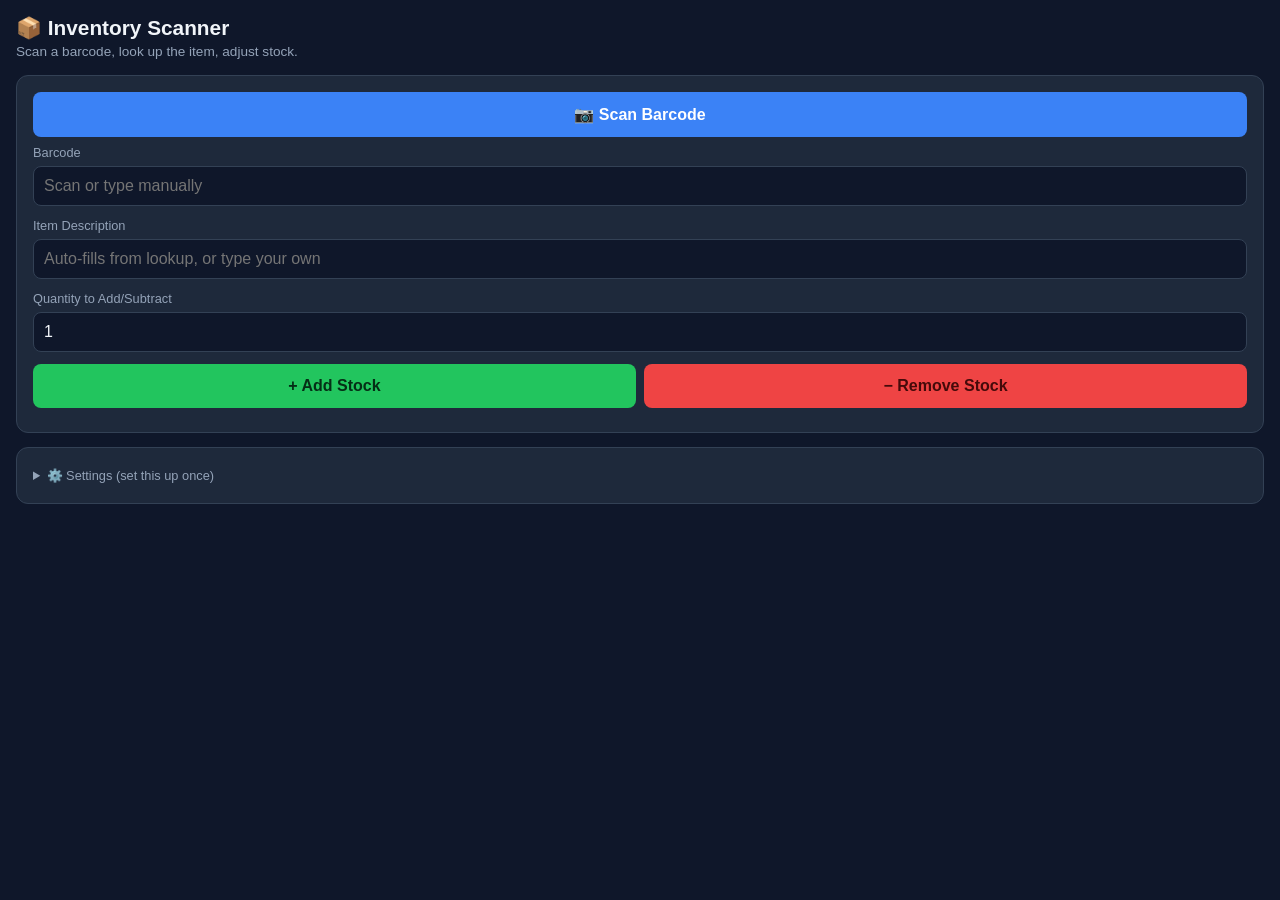
==== inventory_app.html @ e57124e1 "Add files via upload" ====
<!DOCTYPE html>
<html lang="en">
<head>
<meta charset="UTF-8">
<meta name="viewport" content="width=device-width, initial-scale=1.0">
<title>Inventory Scanner</title>
<style>
  :root {
    --bg: #0f172a;
    --card: #1e293b;
    --accent: #22c55e;
    --accent-down: #ef4444;
    --text: #f1f5f9;
    --muted: #94a3b8;
    --border: #334155;
  }
  * { box-sizing: border-box; }
  body {
    margin: 0;
    font-family: -apple-system, BlinkMacSystemFont, 'Segoe UI', Roboto, sans-serif;
    background: var(--bg);
    color: var(--text);
    min-height: 100vh;
    padding: 16px;
  }
  h1 { font-size: 1.3rem; margin: 0 0 4px; }
  .sub { color: var(--muted); font-size: 0.85rem; margin-bottom: 16px; }
  .card {
    background: var(--card);
    border: 1px solid var(--border);
    border-radius: 12px;
    padding: 16px;
    margin-bottom: 14px;
  }
  label { display: block; font-size: 0.8rem; color: var(--muted); margin-bottom: 6px; }
  input, select {
    width: 100%;
    padding: 10px;
    background: #0f172a;
    border: 1px solid var(--border);
    border-radius: 8px;
    color: var(--text);
    font-size: 1rem;
    margin-bottom: 12px;
  }
  button {
    width: 100%;
    padding: 13px;
    border: none;
    border-radius: 8px;
    font-size: 1rem;
    font-weight: 600;
    cursor: pointer;
    margin-bottom: 8px;
  }
  .btn-scan { background: #3b82f6; color: white; }
  .btn-add { background: var(--accent); color: #052e16; }
  .btn-sub { background: var(--accent-down); color: #450a0a; }
  .btn-secondary { background: #334155; color: var(--text); }
  #video-wrap { display: none; position: relative; border-radius: 10px; overflow: hidden; margin-bottom: 12px; }
  video { width: 100%; display: block; }
  #scan-overlay {
    position: absolute; top: 50%; left: 10%; right: 10%; height: 2px;
    background: var(--accent); box-shadow: 0 0 8px var(--accent);
  }
  .row { display: flex; gap: 8px; }
  .row button { flex: 1; }
  .status { font-size: 0.8rem; padding: 8px 10px; border-radius: 6px; margin-bottom: 10px; }
  .status.ok { background: rgba(34,197,94,0.15); color: var(--accent); }
  .status.err { background: rgba(239,68,68,0.15); color: var(--accent-down); }
  .status.info { background: rgba(59,130,246,0.15); color: #93c5fd; }
  details { color: var(--muted); font-size: 0.8rem; }
  summary { cursor: pointer; padding: 4px 0; }
</style>
</head>
<body>

<h1>📦 Inventory Scanner</h1>
<div class="sub">Scan a barcode, look up the item, adjust stock.</div>

<div class="card">
  <div id="video-wrap">
    <video id="video" playsinline autoplay muted></video>
    <div id="scan-overlay"></div>
  </div>
  <button class="btn-scan" id="scanBtn">📷 Scan Barcode</button>
  <div id="cameraStatus"></div>

  <label for="barcode">Barcode</label>
  <input id="barcode" placeholder="Scan or type manually" inputmode="numeric">

  <label for="description">Item Description</label>
  <input id="description" placeholder="Auto-fills from lookup, or type your own">

  <label for="qty">Quantity to Add/Subtract</label>
  <input id="qty" type="number" value="1" min="1">

  <div class="row">
    <button class="btn-add" id="addBtn">+ Add Stock</button>
    <button class="btn-sub" id="subBtn">− Remove Stock</button>
  </div>
  <div id="result"></div>
</div>

<div class="card">
  <details>
    <summary>⚙️ Settings (set this up once)</summary>
    <label style="margin-top:10px;">Google Apps Script Web App URL</label>
    <input id="scriptUrl" placeholder="https://script.google.com/macros/s/.../exec">
    <button class="btn-secondary" id="saveUrlBtn">Save URL</button>
    <p style="margin-top:8px;">This connects the app to your live Google Sheet. See the setup guide for the exact code to deploy — it takes about 10 minutes, one time only.</p>
  </details>
</div>

<script>
const video = document.getElementById('video');
const videoWrap = document.getElementById('video-wrap');
const scanBtn = document.getElementById('scanBtn');
const barcodeInput = document.getElementById('barcode');
const descInput = document.getElementById('description');
const qtyInput = document.getElementById('qty');
const resultDiv = document.getElementById('result');
const cameraStatus = document.getElementById('cameraStatus');
const scriptUrlInput = document.getElementById('scriptUrl');

// Load saved script URL
scriptUrlInput.value = localStorage.getItem('scriptUrl') || '';
document.getElementById('saveUrlBtn').addEventListener('click', () => {
  localStorage.setItem('scriptUrl', scriptUrlInput.value.trim());
  showStatus(cameraStatus, 'Saved.', 'ok');
});

function showStatus(el, msg, type) {
  el.innerHTML = `<div class="status ${type}">${msg}</div>`;
}

let stream = null;
let scanning = false;
let detector = null;

async function startScan() {
  if (!('BarcodeDetector' in window)) {
    showStatus(cameraStatus, 'Your browser doesn\'t support live barcode scanning (try Chrome on Android). You can still type the barcode manually below.', 'err');
    return;
  }
  try {
    detector = new BarcodeDetector({ formats: ['ean_13','ean_8','upc_a','upc_e','code_128'] });
    stream = await navigator.mediaDevices.getUserMedia({ video: { facingMode: 'environment' } });
    video.srcObject = stream;
    videoWrap.style.display = 'block';
    scanning = true;
    requestAnimationFrame(scanLoop);
  } catch (e) {
    showStatus(cameraStatus, 'Camera access failed: ' + e.message, 'err');
  }
}

function stopScan() {
  scanning = false;
  if (stream) stream.getTracks().forEach(t => t.stop());
  videoWrap.style.display = 'none';
}

async function scanLoop() {
  if (!scanning) return;
  try {
    const codes = await detector.detect(video);
    if (codes.length > 0) {
      const code = codes[0].rawValue;
      barcodeInput.value = code;
      stopScan();
      showStatus(cameraStatus, `Scanned: ${code}. Looking up...`, 'info');
      lookupBarcode(code);
      return;
    }
  } catch (e) { /* keep trying */ }
  requestAnimationFrame(scanLoop);
}

scanBtn.addEventListener('click', () => {
  if (scanning) { stopScan(); scanBtn.textContent = '📷 Scan Barcode'; }
  else { startScan(); scanBtn.textContent = '⏹ Stop Scanning'; }
});

async function lookupBarcode(code) {
  // Free public lookup via Open Food Facts (broad coverage, free, no key required).
  // For non-food items this will often miss — that's expected and handled below.
  try {
    const res = await fetch(`https://world.openfoodfacts.org/api/v2/product/${code}.json`);
    const data = await res.json();
    if (data.status === 1 && data.product) {
      const name = data.product.product_name || data.product.generic_name || '';
      if (name) {
        descInput.value = name;
        showStatus(cameraStatus, 'Found a public match. Review before saving.', 'ok');
        return;
      }
    }
    showStatus(cameraStatus, 'No public match found — type the description, it\'ll be saved for next time.', 'info');
  } catch (e) {
    showStatus(cameraStatus, 'Lookup failed (offline or blocked). Type the description manually.', 'err');
  }
}

barcodeInput.addEventListener('change', () => {
  if (barcodeInput.value.trim()) lookupBarcode(barcodeInput.value.trim());
});

async function submitChange(direction) {
  const url = localStorage.getItem('scriptUrl');
  const barcode = barcodeInput.value.trim();
  const description = descInput.value.trim();
  const qty = parseInt(qtyInput.value, 10) || 0;

  if (!barcode) { showStatus(resultDiv, 'Enter or scan a barcode first.', 'err'); return; }
  if (!url) { showStatus(resultDiv, 'Set your Google Sheet URL in Settings first.', 'err'); return; }

  showStatus(resultDiv, 'Saving...', 'info');
  try {
    const res = await fetch(url, {
      method: 'POST',
      headers: { 'Content-Type': 'text/plain' }, // avoids CORS preflight with Apps Script
      body: JSON.stringify({
        barcode, description,
        qtyChange: direction === 'add' ? qty : -qty,
        timestamp: new Date().toISOString()
      })
    });
    const data = await res.json();
    if (data.ok) {
      showStatus(resultDiv, `Saved. New stock level: ${data.newQty}`, 'ok');
    } else {
      showStatus(resultDiv, 'Saved with a warning: ' + (data.error || 'unknown'), 'err');
    }
  } catch (e) {
    showStatus(resultDiv, 'Could not reach the sheet. Check your URL and connection.', 'err');
  }
}

document.getElementById('addBtn').addEventListener('click', () => submitChange('add'));
document.getElementById('subBtn').addEventListener('click', () => submitChange('subtract'));
</script>
</body>
</html>
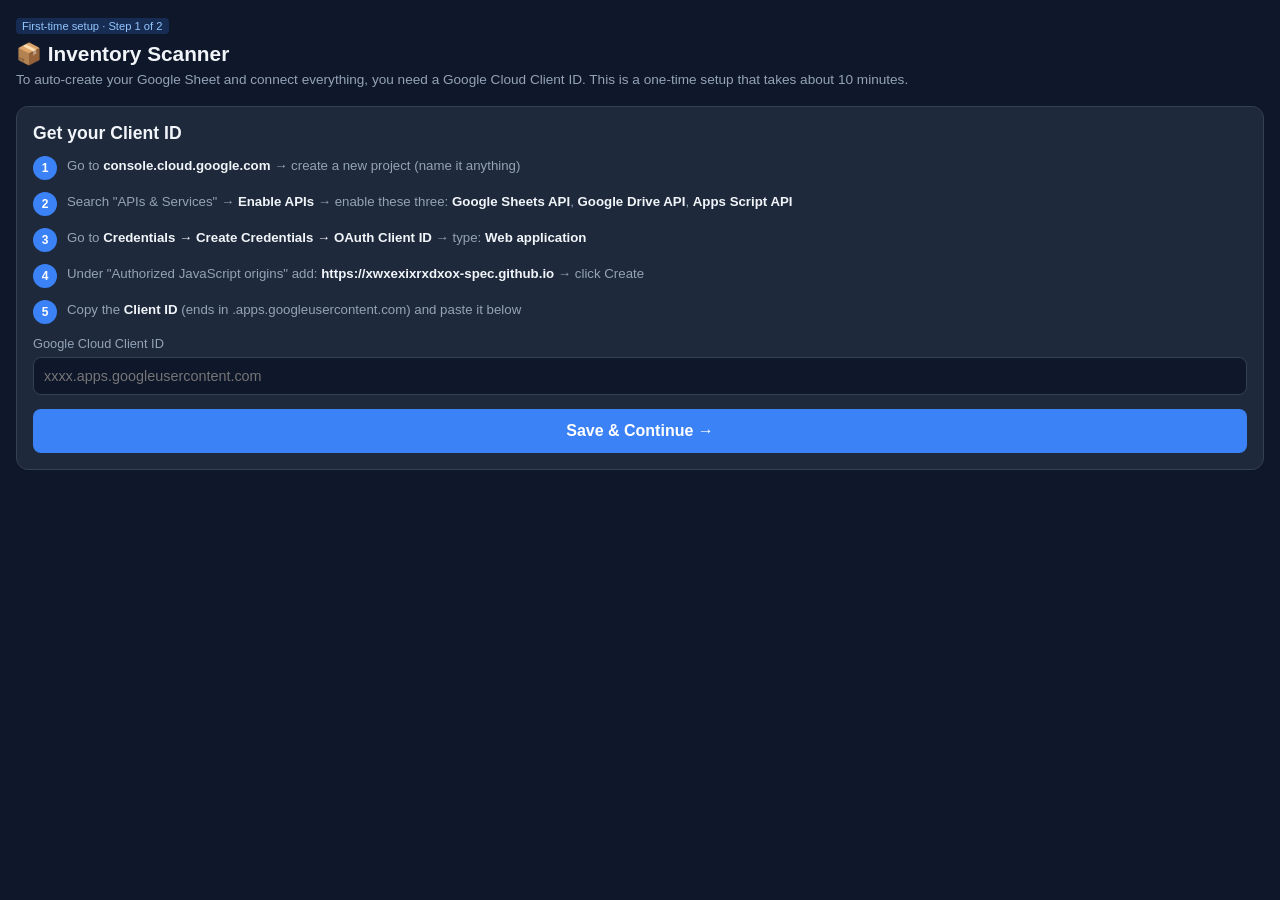
==== commit 7fc8c993: "Add files via upload" ====
--- a/inventory_app.html
+++ b/inventory_app.html
@@ -4,241 +4,688 @@
 <meta charset="UTF-8">
 <meta name="viewport" content="width=device-width, initial-scale=1.0">
 <title>Inventory Scanner</title>
+<link rel="manifest" href="./manifest.json">
+<meta name="theme-color" content="#22c55e">
+<meta name="apple-mobile-web-app-capable" content="yes">
+<meta name="apple-mobile-web-app-status-bar-style" content="black-translucent">
+<meta name="apple-mobile-web-app-title" content="InvScanner">
+<script src="https://accounts.google.com/gsi/client" async defer></script>
 <style>
   :root {
-    --bg: #0f172a;
-    --card: #1e293b;
-    --accent: #22c55e;
-    --accent-down: #ef4444;
-    --text: #f1f5f9;
-    --muted: #94a3b8;
-    --border: #334155;
-  }
-  * { box-sizing: border-box; }
+    --bg: #0f172a; --card: #1e293b; --accent: #22c55e;
+    --red: #ef4444; --text: #f1f5f9; --muted: #94a3b8; --border: #334155;
+  }
+  * { box-sizing: border-box; margin: 0; padding: 0; }
   body {
-    margin: 0;
     font-family: -apple-system, BlinkMacSystemFont, 'Segoe UI', Roboto, sans-serif;
-    background: var(--bg);
-    color: var(--text);
-    min-height: 100vh;
-    padding: 16px;
-  }
-  h1 { font-size: 1.3rem; margin: 0 0 4px; }
-  .sub { color: var(--muted); font-size: 0.85rem; margin-bottom: 16px; }
-  .card {
-    background: var(--card);
-    border: 1px solid var(--border);
-    border-radius: 12px;
-    padding: 16px;
-    margin-bottom: 14px;
-  }
-  label { display: block; font-size: 0.8rem; color: var(--muted); margin-bottom: 6px; }
-  input, select {
-    width: 100%;
-    padding: 10px;
-    background: #0f172a;
-    border: 1px solid var(--border);
-    border-radius: 8px;
-    color: var(--text);
-    font-size: 1rem;
-    margin-bottom: 12px;
-  }
-  button {
-    width: 100%;
-    padding: 13px;
-    border: none;
-    border-radius: 8px;
-    font-size: 1rem;
-    font-weight: 600;
-    cursor: pointer;
-    margin-bottom: 8px;
-  }
-  .btn-scan { background: #3b82f6; color: white; }
-  .btn-add { background: var(--accent); color: #052e16; }
-  .btn-sub { background: var(--accent-down); color: #450a0a; }
+    background: var(--bg); color: var(--text); min-height: 100vh; padding: 16px;
+  }
+  h1 { font-size: 1.3rem; margin-bottom: 4px; }
+  h2 { font-size: 1.1rem; margin-bottom: 12px; }
+  p, .sub { color: var(--muted); font-size: 0.85rem; margin-bottom: 12px; line-height: 1.5; }
+  .card { background: var(--card); border: 1px solid var(--border); border-radius: 12px; padding: 16px; margin-bottom: 14px; }
+  label { display: block; font-size: 0.8rem; color: var(--muted); margin-bottom: 6px; margin-top: 10px; }
+  input { width: 100%; padding: 10px; background: #0f172a; border: 1px solid var(--border); border-radius: 8px; color: var(--text); font-size: 0.9rem; margin-bottom: 4px; }
+  button { width: 100%; padding: 13px; border: none; border-radius: 8px; font-size: 1rem; font-weight: 600; cursor: pointer; margin-top: 10px; }
+  .btn-primary { background: #3b82f6; color: white; }
+  .btn-green { background: var(--accent); color: #052e16; }
+  .btn-red { background: var(--red); color: #450a0a; }
   .btn-secondary { background: #334155; color: var(--text); }
+  .btn-outline { background: transparent; border: 1px solid var(--border); color: var(--text); }
+  .row { display: flex; gap: 8px; }
+  .row button { flex: 1; }
+  .status { font-size: 0.82rem; padding: 8px 10px; border-radius: 6px; margin-top: 8px; line-height: 1.4; }
+  .ok { background: rgba(34,197,94,0.15); color: var(--accent); }
+  .err { background: rgba(239,68,68,0.15); color: var(--red); }
+  .info { background: rgba(59,130,246,0.15); color: #93c5fd; }
+  .warn { background: rgba(234,179,8,0.15); color: #fde047; }
   #video-wrap { display: none; position: relative; border-radius: 10px; overflow: hidden; margin-bottom: 12px; }
   video { width: 100%; display: block; }
-  #scan-overlay {
-    position: absolute; top: 50%; left: 10%; right: 10%; height: 2px;
-    background: var(--accent); box-shadow: 0 0 8px var(--accent);
-  }
-  .row { display: flex; gap: 8px; }
-  .row button { flex: 1; }
-  .status { font-size: 0.8rem; padding: 8px 10px; border-radius: 6px; margin-bottom: 10px; }
-  .status.ok { background: rgba(34,197,94,0.15); color: var(--accent); }
-  .status.err { background: rgba(239,68,68,0.15); color: var(--accent-down); }
-  .status.info { background: rgba(59,130,246,0.15); color: #93c5fd; }
-  details { color: var(--muted); font-size: 0.8rem; }
-  summary { cursor: pointer; padding: 4px 0; }
+  #scan-line { position: absolute; top: 50%; left: 10%; right: 10%; height: 2px; background: var(--accent); box-shadow: 0 0 8px var(--accent); }
+  .step { display: flex; align-items: flex-start; gap: 10px; margin-bottom: 12px; }
+  .step-num { min-width: 24px; height: 24px; border-radius: 50%; background: #3b82f6; color: white; font-size: 0.75rem; font-weight: 700; display: flex; align-items: center; justify-content: center; }
+  .step-text { font-size: 0.83rem; color: var(--muted); line-height: 1.5; }
+  .step-text b { color: var(--text); }
+  .sheet-link { display: block; background: rgba(34,197,94,0.1); border: 1px solid rgba(34,197,94,0.3); border-radius: 8px; padding: 10px; text-align: center; color: var(--accent); font-size: 0.85rem; text-decoration: none; margin-top: 8px; }
+  .progress-bar { height: 4px; background: var(--border); border-radius: 2px; margin: 10px 0; overflow: hidden; }
+  .progress-fill { height: 100%; background: var(--accent); border-radius: 2px; transition: width 0.4s ease; }
+  .hidden { display: none !important; }
+  .tag { font-size: 0.7rem; background: rgba(59,130,246,0.2); color: #93c5fd; padding: 2px 6px; border-radius: 4px; display: inline-block; margin-bottom: 8px; }
 </style>
 </head>
 <body>
 
-<h1>📦 Inventory Scanner</h1>
-<div class="sub">Scan a barcode, look up the item, adjust stock.</div>
-
-<div class="card">
-  <div id="video-wrap">
-    <video id="video" playsinline autoplay muted></video>
-    <div id="scan-overlay"></div>
-  </div>
-  <button class="btn-scan" id="scanBtn">📷 Scan Barcode</button>
-  <div id="cameraStatus"></div>
-
-  <label for="barcode">Barcode</label>
-  <input id="barcode" placeholder="Scan or type manually" inputmode="numeric">
-
-  <label for="description">Item Description</label>
-  <input id="description" placeholder="Auto-fills from lookup, or type your own">
-
-  <label for="qty">Quantity to Add/Subtract</label>
-  <input id="qty" type="number" value="1" min="1">
-
-  <div class="row">
-    <button class="btn-add" id="addBtn">+ Add Stock</button>
-    <button class="btn-sub" id="subBtn">− Remove Stock</button>
-  </div>
-  <div id="result"></div>
+<!-- SCREEN: Client ID Setup -->
+<div id="screen-clientid">
+  <div style="margin-bottom:16px;">
+    <span class="tag">First-time setup · Step 1 of 2</span>
+    <h1>📦 Inventory Scanner</h1>
+    <p>To auto-create your Google Sheet and connect everything, you need a Google Cloud Client ID. This is a one-time setup that takes about 10 minutes.</p>
+  </div>
+  <div class="card">
+    <h2>Get your Client ID</h2>
+    <div class="step">
+      <div class="step-num">1</div>
+      <div class="step-text">Go to <b>console.cloud.google.com</b> → create a new project (name it anything)</div>
+    </div>
+    <div class="step">
+      <div class="step-num">2</div>
+      <div class="step-text">Search "APIs & Services" → <b>Enable APIs</b> → enable these three: <b>Google Sheets API</b>, <b>Google Drive API</b>, <b>Apps Script API</b></div>
+    </div>
+    <div class="step">
+      <div class="step-num">3</div>
+      <div class="step-text">Go to <b>Credentials → Create Credentials → OAuth Client ID</b> → type: <b>Web application</b></div>
+    </div>
+    <div class="step">
+      <div class="step-num">4</div>
+      <div class="step-text">Under "Authorized JavaScript origins" add: <b>https://xwxexixrxdxox-spec.github.io</b> → click Create</div>
+    </div>
+    <div class="step">
+      <div class="step-num">5</div>
+      <div class="step-text">Copy the <b>Client ID</b> (ends in .apps.googleusercontent.com) and paste it below</div>
+    </div>
+    <label for="clientIdInput">Google Cloud Client ID</label>
+    <input id="clientIdInput" placeholder="xxxx.apps.googleusercontent.com" autocomplete="off">
+    <button class="btn-primary" id="saveClientIdBtn">Save & Continue →</button>
+    <div id="clientIdStatus"></div>
+  </div>
 </div>
 
-<div class="card">
-  <details>
-    <summary>⚙️ Settings (set this up once)</summary>
-    <label style="margin-top:10px;">Google Apps Script Web App URL</label>
-    <input id="scriptUrl" placeholder="https://script.google.com/macros/s/.../exec">
-    <button class="btn-secondary" id="saveUrlBtn">Save URL</button>
-    <p style="margin-top:8px;">This connects the app to your live Google Sheet. See the setup guide for the exact code to deploy — it takes about 10 minutes, one time only.</p>
-  </details>
+<!-- SCREEN: Connect Google Account -->
+<div id="screen-connect" class="hidden">
+  <div style="margin-bottom:16px;">
+    <span class="tag">First-time setup · Step 2 of 2</span>
+    <h1>📦 Inventory Scanner</h1>
+    <p>Sign in with Google to auto-create your inventory sheet and connect everything. Takes about 30 seconds.</p>
+  </div>
+  <div class="card">
+    <h2>What happens next</h2>
+    <div class="step"><div class="step-num">✓</div><div class="step-text">A new <b>Google Sheet</b> is created in your Drive with the right headers</div></div>
+    <div class="step"><div class="step-num">✓</div><div class="step-text">An <b>Apps Script</b> is automatically written and deployed to that sheet</div></div>
+    <div class="step"><div class="step-num">✓</div><div class="step-text">The app connects to your sheet — <b>no manual URL copying needed</b></div></div>
+    <button class="btn-green" id="connectGoogleBtn">🔗 Connect Google Account</button>
+    <div id="connectStatus"></div>
+  </div>
+  <button class="btn-outline" id="backToClientIdBtn" style="margin-top:0;">← Back</button>
 </div>
 
+<!-- SCREEN: Setting Up -->
+<div id="screen-setup" class="hidden">
+  <div style="margin-bottom:16px;">
+    <h1>📦 Setting up...</h1>
+    <p>Creating your inventory system. This takes about 30 seconds.</p>
+  </div>
+  <div class="card">
+    <div id="setupStep" style="color:var(--muted);font-size:0.85rem;margin-bottom:8px;">Starting...</div>
+    <div class="progress-bar"><div class="progress-fill" id="progressFill" style="width:0%"></div></div>
+    <div id="setupLog" style="font-size:0.75rem;color:var(--muted);margin-top:8px;line-height:1.8;"></div>
+    <div id="setupStatus"></div>
+  </div>
+</div>
+
+<!-- SCREEN: Main Scanner -->
+<div id="screen-main" class="hidden">
+  <div style="display:flex;align-items:center;justify-content:space-between;margin-bottom:12px;">
+    <h1>📦 Inventory</h1>
+    <a id="sheetLink" href="#" target="_blank" class="sheet-link" style="width:auto;padding:6px 12px;margin:0;">📊 View Sheet</a>
+  </div>
+
+  <div class="card">
+    <div id="video-wrap">
+      <video id="video" playsinline autoplay muted></video>
+      <div id="scan-line"></div>
+    </div>
+    <button class="btn-primary" id="scanBtn">📷 Scan Barcode</button>
+    <div id="cameraStatus"></div>
+
+    <label>Barcode</label>
+    <input id="barcode" placeholder="Scan or type manually" inputmode="numeric">
+    <label>Item Description</label>
+    <input id="description" placeholder="Auto-fills from lookup, or type your own">
+
+    <div class="row" style="margin-top:0;">
+      <div style="flex:1;">
+        <label>Quantity</label>
+        <input id="qty" type="number" value="1" min="1">
+      </div>
+      <div style="flex:1;">
+        <label>Unit of Measure</label>
+        <select id="unit" style="width:100%;padding:10px;background:#0f172a;border:1px solid var(--border);border-radius:8px;color:var(--text);font-size:0.9rem;margin-bottom:4px;">
+          <option value="ea">each (ea)</option>
+          <option value="box">box</option>
+          <option value="case">case</option>
+          <option value="pack">pack</option>
+          <option value="bag">bag</option>
+          <option value="bottle">bottle</option>
+          <option value="can">can</option>
+          <option value="roll">roll</option>
+          <option value="dozen">dozen</option>
+          <option value="pair">pair</option>
+          <option value="kg">kg</option>
+          <option value="lb">lb</option>
+          <option value="oz">oz</option>
+          <option value="g">g</option>
+          <option value="L">L</option>
+          <option value="ml">ml</option>
+          <option value="fl oz">fl oz</option>
+          <option value="custom">custom...</option>
+        </select>
+        <input id="unitCustom" placeholder="Enter unit" style="display:none;">
+      </div>
+    </div>
+
+    <label>Price per Unit <span id="priceTag" style="font-size:0.7rem;color:#93c5fd;margin-left:4px;"></span></label>
+    <div style="position:relative;">
+      <span style="position:absolute;left:10px;top:50%;transform:translateY(-50%);color:var(--muted);">$</span>
+      <input id="price" type="number" step="0.01" min="0" placeholder="0.00" style="padding-left:24px;">
+    </div>
+
+    <div class="row" style="margin-top:10px;">
+      <button class="btn-green" id="addBtn">+ Add Stock</button>
+      <button class="btn-red" id="subBtn">− Remove</button>
+    </div>
+    <div id="result"></div>
+  </div>
+
+  <div class="card">
+    <details>
+      <summary style="cursor:pointer;font-size:0.85rem;color:var(--muted);">⚙️ Settings</summary>
+      <a id="sheetLinkFull" href="#" target="_blank" class="sheet-link" style="margin-top:12px;">📊 Open My Google Sheet</a>
+      <button class="btn-outline" id="resetBtn" style="margin-top:8px;font-size:0.85rem;padding:10px;">🔄 Reset & Reconnect</button>
+    </details>
+  </div>
+</div>
+
 <script>
-const video = document.getElementById('video');
-const videoWrap = document.getElementById('video-wrap');
-const scanBtn = document.getElementById('scanBtn');
-const barcodeInput = document.getElementById('barcode');
-const descInput = document.getElementById('description');
-const qtyInput = document.getElementById('qty');
-const resultDiv = document.getElementById('result');
-const cameraStatus = document.getElementById('cameraStatus');
-const scriptUrlInput = document.getElementById('scriptUrl');
-
-// Load saved script URL
-scriptUrlInput.value = localStorage.getItem('scriptUrl') || '';
-document.getElementById('saveUrlBtn').addEventListener('click', () => {
-  localStorage.setItem('scriptUrl', scriptUrlInput.value.trim());
-  showStatus(cameraStatus, 'Saved.', 'ok');
+// ─── State ───────────────────────────────────────────────────────────────────
+const S = {
+  clientId: localStorage.getItem('gClientId') || '',
+  scriptUrl: localStorage.getItem('scriptUrl') || '',
+  sheetUrl: localStorage.getItem('sheetUrl') || '',
+  accessToken: null,
+};
+
+// ─── Screen router ───────────────────────────────────────────────────────────
+function show(id) {
+  ['screen-clientid','screen-connect','screen-setup','screen-main']
+    .forEach(s => document.getElementById(s).classList.add('hidden'));
+  document.getElementById(id).classList.remove('hidden');
+}
+
+function init() {
+  if (S.scriptUrl && S.sheetUrl) { show('screen-main'); initMain(); return; }
+  if (S.clientId) { show('screen-connect'); return; }
+  show('screen-clientid');
+}
+
+// ─── Step 1: Client ID ───────────────────────────────────────────────────────
+document.getElementById('clientIdInput').value = S.clientId;
+document.getElementById('saveClientIdBtn').addEventListener('click', () => {
+  const val = document.getElementById('clientIdInput').value.trim();
+  if (!val.includes('.apps.googleusercontent.com')) {
+    setStatus('clientIdStatus', 'That doesn\'t look like a valid Client ID — it should end in .apps.googleusercontent.com', 'err');
+    return;
+  }
+  S.clientId = val;
+  localStorage.setItem('gClientId', val);
+  show('screen-connect');
 });
 
-function showStatus(el, msg, type) {
-  el.innerHTML = `<div class="status ${type}">${msg}</div>`;
-}
-
-let stream = null;
-let scanning = false;
-let detector = null;
+document.getElementById('backToClientIdBtn').addEventListener('click', () => show('screen-clientid'));
+
+// ─── Step 2: Connect Google ───────────────────────────────────────────────────
+document.getElementById('connectGoogleBtn').addEventListener('click', () => {
+  setStatus('connectStatus', 'Opening Google sign-in...', 'info');
+  requestToken(runFullSetup);
+});
+
+function requestToken(callback) {
+  const client = google.accounts.oauth2.initTokenClient({
+    client_id: S.clientId,
+    scope: [
+      'https://www.googleapis.com/auth/spreadsheets',
+      'https://www.googleapis.com/auth/drive',
+      'https://www.googleapis.com/auth/script.projects',
+      'https://www.googleapis.com/auth/script.deployments',
+      'https://www.googleapis.com/auth/script.external_request'
+    ].join(' '),
+    callback: (resp) => {
+      if (resp.error) { setStatus('connectStatus', 'Sign-in failed: ' + resp.error, 'err'); return; }
+      S.accessToken = resp.access_token;
+      callback();
+    }
+  });
+  client.requestAccessToken({ prompt: 'consent' });
+}
+
+// ─── Full Setup Flow ──────────────────────────────────────────────────────────
+async function runFullSetup() {
+  show('screen-setup');
+  try {
+    // 1. Create Google Sheet
+    log('Creating your Google Sheet...', 10);
+    const sheetId = await createSheet();
+    logLine('✓ Sheet created');
+
+    // 2. Create Apps Script project
+    log('Creating Apps Script project...', 30);
+    const scriptId = await createScriptProject(sheetId);
+    logLine('✓ Script project created');
+
+    // 3. Upload script code
+    log('Writing inventory logic to script...', 50);
+    await uploadScriptCode(scriptId, sheetId);
+    logLine('✓ Script code uploaded');
+
+    // 4. Create version
+    log('Publishing script version...', 65);
+    const versionNumber = await createVersion(scriptId);
+    logLine('✓ Version created');
+
+    // 5. Deploy as Web App
+    log('Deploying as Web App...', 80);
+    const webAppUrl = await deployScript(scriptId, versionNumber);
+    logLine('✓ Web App deployed');
+
+    // 6. Save everything
+    const sheetUrl = 'https://docs.google.com/spreadsheets/d/' + sheetId;
+    localStorage.setItem('scriptUrl', webAppUrl);
+    localStorage.setItem('sheetUrl', sheetUrl);
+    S.scriptUrl = webAppUrl;
+    S.sheetUrl = sheetUrl;
+
+    log('All done!', 100);
+    logLine('✓ Everything connected');
+    setStatus('setupStatus', '🎉 Your inventory system is ready!', 'ok');
+
+    setTimeout(() => { show('screen-main'); initMain(); }, 1500);
+
+  } catch (e) {
+    console.error(e);
+    const msg = e.message || '';
+
+    // ── Known error: Apps Script API not enabled in user's Google account ──
+    if (msg.includes('Apps Script API') || msg.includes('script.googleapis') || msg.includes('accessNotConfigured') || msg.includes('SERVICE_DISABLED')) {
+      document.getElementById('setupStep').textContent = 'Action needed — one quick step.';
+      document.getElementById('progressFill').style.background = '#f59e0b';
+      document.getElementById('setupStatus').innerHTML = `
+        <div class="status warn">
+          <b>⚠️ One more step needed</b><br><br>
+          You need to enable the Apps Script API in your Google account settings.
+          It takes 5 seconds — tap the button below, flip the toggle, then come back and tap Retry.
+        </div>
+        <a href="https://script.google.com/home/usersettings" target="_blank"
+           style="display:block;background:#f59e0b;color:#000;font-weight:700;text-align:center;padding:12px;border-radius:8px;margin-top:10px;text-decoration:none;">
+          🔧 Open Apps Script Settings
+        </a>
+        <button class="btn-primary" id="retryBtn" style="margin-top:8px;">↩ Retry Setup</button>`;
+      document.getElementById('retryBtn').addEventListener('click', () => {
+        document.getElementById('setupLog').innerHTML = '';
+        document.getElementById('progressFill').style.background = 'var(--accent)';
+        setStatus('setupStatus', '', 'info');
+        runFullSetup();
+      });
+      return;
+    }
+
+    // ── Known error: OAuth token expired mid-setup ──
+    if (msg.includes('401') || msg.includes('invalid_token') || msg.includes('Unauthorized')) {
+      document.getElementById('setupStep').textContent = 'Session expired.';
+      document.getElementById('setupStatus').innerHTML = `
+        <div class="status err">Your Google session expired mid-setup. Tap below to sign in again — setup will restart.</div>
+        <button class="btn-primary" id="retryAuthBtn" style="margin-top:8px;">🔄 Sign In & Retry</button>`;
+      document.getElementById('retryAuthBtn').addEventListener('click', () => {
+        document.getElementById('setupLog').innerHTML = '';
+        setStatus('setupStatus', '', 'info');
+        requestToken(runFullSetup);
+      });
+      return;
+    }
+
+    // ── Unknown error: show message with retry ──
+    document.getElementById('setupStep').textContent = 'Something went wrong.';
+    document.getElementById('setupStatus').innerHTML = `
+      <div class="status err">❌ ${msg || 'Unknown error during setup.'}</div>
+      <button class="btn-secondary" id="retryGenBtn" style="margin-top:8px;">↩ Go Back & Retry</button>`;
+    document.getElementById('retryGenBtn').addEventListener('click', () => show('screen-connect'));
+  }
+}
+
+async function createSheet() {
+  const boldHeader = (label) => ({
+    userEnteredValue: { stringValue: label },
+    userEnteredFormat: { textFormat: { bold: true }, backgroundColor: { red: 0.118, green: 0.165, blue: 0.278 } }
+  });
+  const res = await gapi('https://sheets.googleapis.com/v4/spreadsheets', 'POST', {
+    properties: { title: 'Inventory Scanner — My Stock' },
+    sheets: [{ properties: { title: 'Inventory' },
+      data: [{ startRow: 0, startColumn: 0, rowData: [{
+        values: [
+          boldHeader('Barcode'),
+          boldHeader('Description'),
+          boldHeader('Quantity'),
+          boldHeader('Unit'),
+          boldHeader('Price'),
+          boldHeader('Last Updated')
+        ]
+      }] }]
+    }]
+  });
+  const spreadsheetId = res.spreadsheetId;
+  // Read the actual sheetId from the response — never assume it's 0
+  const sheetId = res.sheets[0].properties.sheetId;
+  await gapi('https://sheets.googleapis.com/v4/spreadsheets/' + spreadsheetId + ':batchUpdate', 'POST', {
+    requests: [
+      {
+        // Barcode column (A) as plain text — preserves leading zeros
+        repeatCell: {
+          range: { sheetId: sheetId, startRowIndex: 1, startColumnIndex: 0, endColumnIndex: 1 },
+          cell: { userEnteredFormat: { numberFormat: { type: 'TEXT' } } },
+          fields: 'userEnteredFormat.numberFormat'
+        }
+      },
+      {
+        // Price column (E) as currency
+        repeatCell: {
+          range: { sheetId: sheetId, startRowIndex: 1, startColumnIndex: 4, endColumnIndex: 5 },
+          cell: { userEnteredFormat: { numberFormat: { type: 'CURRENCY', pattern: '"$"#,##0.00' } } },
+          fields: 'userEnteredFormat.numberFormat'
+        }
+      }
+    ]
+  });
+  return spreadsheetId;
+}
+
+async function createScriptProject(sheetId) {
+  const res = await gapi('https://script.googleapis.com/v1/projects', 'POST', {
+    title: 'Inventory Scanner Script',
+    parentId: sheetId
+  });
+  return res.scriptId;
+}
+
+async function uploadScriptCode(scriptId, sheetId) {
+  const appsscriptManifest = JSON.stringify({
+    timeZone: 'America/New_York',
+    dependencies: {},
+    exceptionLogging: 'STACKDRIVER',
+    runtimeVersion: 'V8',
+    webapp: { executeAs: 'USER_DEPLOYING', access: 'ANYONE_ANONYMOUS' }
+  });
+
+  const scriptCode = `
+var SPREADSHEET_ID = '${sheetId}';
+var SHEET_NAME = 'Inventory';
+
+function doGet(e) {
+  var ss = SpreadsheetApp.openById(SPREADSHEET_ID);
+  var sheet = ss.getSheetByName(SHEET_NAME);
+  var barcode = String((e.parameter.barcode || '')).trim();
+  if (!barcode) return jsonResponse({ ok: false, error: 'Provide ?barcode=' });
+
+  if (e.parameter.action === 'update') {
+    var description = String(e.parameter.description || '').trim();
+    var qtyChange = Number(e.parameter.qtyChange) || 0;
+    var unit = String(e.parameter.unit || '').trim();
+    var price = e.parameter.price !== '' && e.parameter.price !== undefined ? parseFloat(e.parameter.price) : null;
+    var timestamp = e.parameter.timestamp || new Date().toISOString();
+    var values = sheet.getDataRange().getValues();
+    var rowIndex = -1;
+    for (var i = 1; i < values.length; i++) {
+      if (String(values[i][0]).trim() === barcode) { rowIndex = i + 1; break; }
+    }
+    var newQty;
+    if (rowIndex === -1) {
+      newQty = Math.max(qtyChange, 0);
+      var newRow = sheet.getLastRow() + 1;
+      sheet.appendRow([barcode, description, newQty, unit, price !== null ? price : '', timestamp]);
+      // Force barcode cell to text so leading zeros are preserved
+      var barcodeCell = sheet.getRange(newRow, 1);
+      barcodeCell.setNumberFormat('@STRING@');
+      barcodeCell.setValue(barcode);
+    } else {
+      var currentQty = Number(values[rowIndex - 1][2]) || 0;
+      newQty = Math.max(currentQty + qtyChange, 0);
+      sheet.getRange(rowIndex, 3).setValue(newQty);
+      sheet.getRange(rowIndex, 6).setValue(timestamp);
+      if (description && !values[rowIndex - 1][1]) sheet.getRange(rowIndex, 2).setValue(description);
+      if (unit && !values[rowIndex - 1][3]) sheet.getRange(rowIndex, 4).setValue(unit);
+      if (price !== null && !values[rowIndex - 1][4]) sheet.getRange(rowIndex, 5).setValue(price);
+    }
+    return jsonResponse({ ok: true, newQty: newQty });
+  }
+
+  var values = sheet.getDataRange().getValues();
+  for (var i = 1; i < values.length; i++) {
+    if (String(values[i][0]).trim() === barcode) {
+      return jsonResponse({ ok: true, found: true, description: values[i][1], qty: values[i][2], unit: values[i][3], price: values[i][4] });
+    }
+  }
+  return jsonResponse({ ok: true, found: false });
+}
+
+function jsonResponse(obj) {
+  return ContentService.createTextOutput(JSON.stringify(obj)).setMimeType(ContentService.MimeType.JSON);
+}
+`;
+
+  await gapi('https://script.googleapis.com/v1/projects/' + scriptId + '/content', 'PUT', {
+    files: [
+      { name: 'appsscript', type: 'JSON', source: appsscriptManifest },
+      { name: 'Code', type: 'SERVER_JS', source: scriptCode }
+    ]
+  });
+}
+
+async function createVersion(scriptId) {
+  const res = await gapi('https://script.googleapis.com/v1/projects/' + scriptId + '/versions', 'POST', {
+    description: 'v1'
+  });
+  return res.versionNumber;
+}
+
+async function deployScript(scriptId, versionNumber) {
+  const res = await gapi('https://script.googleapis.com/v1/projects/' + scriptId + '/deployments', 'POST', {
+    versionNumber: versionNumber,
+    manifestFileName: 'appsscript',
+    description: 'Inventory Scanner Web App'
+  });
+  const ep = (res.entryPoints || []).find(e => e.entryPointType === 'WEB_APP');
+  if (!ep) throw new Error('Web App entry point not found in deployment response');
+  return ep.webApp.url;
+}
+
+async function gapi(url, method, body) {
+  const res = await fetch(url, {
+    method,
+    headers: {
+      'Authorization': 'Bearer ' + S.accessToken,
+      'Content-Type': 'application/json'
+    },
+    body: body ? JSON.stringify(body) : undefined
+  });
+  const data = await res.json();
+  if (!res.ok) {
+    const msg = (data.error && data.error.message) || JSON.stringify(data);
+    throw new Error(msg);
+  }
+  return data;
+}
+
+function log(msg, pct) {
+  document.getElementById('setupStep').textContent = msg;
+  document.getElementById('progressFill').style.width = pct + '%';
+}
+function logLine(msg) {
+  document.getElementById('setupLog').innerHTML += msg + '<br>';
+}
+
+// ─── Main Scanner ─────────────────────────────────────────────────────────────
+function initMain() {
+  document.getElementById('sheetLink').href = S.sheetUrl;
+  document.getElementById('sheetLinkFull').href = S.sheetUrl;
+  document.getElementById('resetBtn').addEventListener('click', () => {
+    if (confirm('This will disconnect your sheet. You can reconnect anytime.')) {
+      localStorage.removeItem('scriptUrl');
+      localStorage.removeItem('sheetUrl');
+      location.reload();
+    }
+  });
+}
+
+let stream = null, scanning = false, detector = null;
+
+document.getElementById('scanBtn').addEventListener('click', () => {
+  if (scanning) { stopScan(); document.getElementById('scanBtn').textContent = '📷 Scan Barcode'; }
+  else { startScan(); document.getElementById('scanBtn').textContent = '⏹ Stop Scanning'; }
+});
 
 async function startScan() {
   if (!('BarcodeDetector' in window)) {
-    showStatus(cameraStatus, 'Your browser doesn\'t support live barcode scanning (try Chrome on Android). You can still type the barcode manually below.', 'err');
+    setStatus('cameraStatus', 'Live scanning needs Chrome on Android. Type the barcode manually below.', 'warn');
     return;
   }
   try {
     detector = new BarcodeDetector({ formats: ['ean_13','ean_8','upc_a','upc_e','code_128'] });
     stream = await navigator.mediaDevices.getUserMedia({ video: { facingMode: 'environment' } });
-    video.srcObject = stream;
-    videoWrap.style.display = 'block';
+    document.getElementById('video').srcObject = stream;
+    document.getElementById('video-wrap').style.display = 'block';
     scanning = true;
     requestAnimationFrame(scanLoop);
-  } catch (e) {
-    showStatus(cameraStatus, 'Camera access failed: ' + e.message, 'err');
-  }
+  } catch(e) { setStatus('cameraStatus', 'Camera failed: ' + e.message, 'err'); }
 }
 
 function stopScan() {
   scanning = false;
   if (stream) stream.getTracks().forEach(t => t.stop());
-  videoWrap.style.display = 'none';
+  document.getElementById('video-wrap').style.display = 'none';
 }
 
 async function scanLoop() {
   if (!scanning) return;
   try {
-    const codes = await detector.detect(video);
+    const codes = await detector.detect(document.getElementById('video'));
     if (codes.length > 0) {
       const code = codes[0].rawValue;
-      barcodeInput.value = code;
+      document.getElementById('barcode').value = code;
       stopScan();
-      showStatus(cameraStatus, `Scanned: ${code}. Looking up...`, 'info');
+      document.getElementById('scanBtn').textContent = '📷 Scan Barcode';
+      setStatus('cameraStatus', 'Scanned: ' + code + ' — looking up...', 'info');
       lookupBarcode(code);
       return;
     }
-  } catch (e) { /* keep trying */ }
+  } catch(e) {}
   requestAnimationFrame(scanLoop);
 }
 
-scanBtn.addEventListener('click', () => {
-  if (scanning) { stopScan(); scanBtn.textContent = '📷 Scan Barcode'; }
-  else { startScan(); scanBtn.textContent = '⏹ Stop Scanning'; }
+async function lookupBarcode(code) {
+  try {
+    // Product info + unit from Open Food Facts
+    const res = await fetch('https://world.openfoodfacts.org/api/v2/product/' + code + '.json');
+    const data = await res.json();
+    let foundSomething = false;
+
+    if (data.status === 1 && data.product) {
+      const p = data.product;
+      const name = p.product_name || p.generic_name || '';
+      if (name) { document.getElementById('description').value = name; foundSomething = true; }
+
+      // Try to parse unit from quantity field e.g. "330 ml", "500 g", "12 x 35g"
+      if (p.quantity) {
+        const unitMatch = p.quantity.match(/\b(ml|mL|L|l|g|kg|oz|lb|fl oz|cl)\b/);
+        if (unitMatch) {
+          const u = unitMatch[1].toLowerCase();
+          const sel = document.getElementById('unit');
+          const opt = [...sel.options].find(o => o.value.toLowerCase() === u);
+          if (opt) sel.value = opt.value;
+          else { sel.value = 'custom'; document.getElementById('unitCustom').style.display = 'block'; document.getElementById('unitCustom').value = unitMatch[1]; }
+        }
+      }
+    }
+
+    // Price from Open Food Facts Prices API (crowdsourced)
+    try {
+      const priceRes = await fetch('https://prices.openfoodfacts.org/api/v1/prices?product_code=' + code + '&page_size=5');
+      const priceData = await priceRes.json();
+      if (priceData.items && priceData.items.length > 0) {
+        // Average the top results for a reasonable estimate
+        const prices = priceData.items.map(i => parseFloat(i.price)).filter(p => p > 0);
+        if (prices.length > 0) {
+          const avg = (prices.reduce((a, b) => a + b, 0) / prices.length).toFixed(2);
+          document.getElementById('price').value = avg;
+          document.getElementById('priceTag').textContent = '(estimated avg — edit freely)';
+          foundSomething = true;
+        }
+      }
+    } catch(e) { /* price lookup is best-effort */ }
+
+    if (foundSomething) {
+      setStatus('cameraStatus', 'Found public data — review and adjust before saving.', 'ok');
+    } else {
+      setStatus('cameraStatus', 'No public match — fill in the details below.', 'info');
+    }
+  } catch(e) { setStatus('cameraStatus', 'Lookup failed — fill in details manually.', 'warn'); }
+}
+
+// Show/hide custom unit input
+document.getElementById('unit').addEventListener('change', function() {
+  const cu = document.getElementById('unitCustom');
+  cu.style.display = this.value === 'custom' ? 'block' : 'none';
 });
 
-async function lookupBarcode(code) {
-  // Free public lookup via Open Food Facts (broad coverage, free, no key required).
-  // For non-food items this will often miss — that's expected and handled below.
+document.getElementById('barcode').addEventListener('change', () => {
+  const v = document.getElementById('barcode').value.trim();
+  if (v) lookupBarcode(v);
+});
+
+async function submitChange(direction) {
+  const url = S.scriptUrl;
+  const barcode = document.getElementById('barcode').value.trim();
+  const description = document.getElementById('description').value.trim();
+  const qty = parseInt(document.getElementById('qty').value, 10) || 0;
+  if (!barcode) { setStatus('result', 'Scan or enter a barcode first.', 'err'); return; }
+  if (!url) { setStatus('result', 'Not connected to a sheet yet.', 'err'); return; }
+  setStatus('result', 'Sending...', 'info');
   try {
-    const res = await fetch(`https://world.openfoodfacts.org/api/v2/product/${code}.json`);
-    const data = await res.json();
-    if (data.status === 1 && data.product) {
-      const name = data.product.product_name || data.product.generic_name || '';
-      if (name) {
-        descInput.value = name;
-        showStatus(cameraStatus, 'Found a public match. Review before saving.', 'ok');
-        return;
-      }
-    }
-    showStatus(cameraStatus, 'No public match found — type the description, it\'ll be saved for next time.', 'info');
-  } catch (e) {
-    showStatus(cameraStatus, 'Lookup failed (offline or blocked). Type the description manually.', 'err');
-  }
-}
-
-barcodeInput.addEventListener('change', () => {
-  if (barcodeInput.value.trim()) lookupBarcode(barcodeInput.value.trim());
-});
-
-async function submitChange(direction) {
-  const url = localStorage.getItem('scriptUrl');
-  const barcode = barcodeInput.value.trim();
-  const description = descInput.value.trim();
-  const qty = parseInt(qtyInput.value, 10) || 0;
-
-  if (!barcode) { showStatus(resultDiv, 'Enter or scan a barcode first.', 'err'); return; }
-  if (!url) { showStatus(resultDiv, 'Set your Google Sheet URL in Settings first.', 'err'); return; }
-
-  showStatus(resultDiv, 'Saving...', 'info');
-  try {
-    const res = await fetch(url, {
-      method: 'POST',
-      headers: { 'Content-Type': 'text/plain' }, // avoids CORS preflight with Apps Script
-      body: JSON.stringify({
-        barcode, description,
-        qtyChange: direction === 'add' ? qty : -qty,
-        timestamp: new Date().toISOString()
-      })
+    const qtyChange = direction === 'add' ? qty : -qty;
+    const unitSel = document.getElementById('unit');
+    const unit = unitSel.value === 'custom'
+      ? document.getElementById('unitCustom').value.trim()
+      : unitSel.value;
+    const price = document.getElementById('price').value.trim();
+    const params = new URLSearchParams({
+      action: 'update', barcode, description,
+      qtyChange: String(qtyChange),
+      unit: unit,
+      price: price,
+      timestamp: new Date().toISOString()
     });
-    const data = await res.json();
-    if (data.ok) {
-      showStatus(resultDiv, `Saved. New stock level: ${data.newQty}`, 'ok');
-    } else {
-      showStatus(resultDiv, 'Saved with a warning: ' + (data.error || 'unknown'), 'err');
-    }
-  } catch (e) {
-    showStatus(resultDiv, 'Could not reach the sheet. Check your URL and connection.', 'err');
-  }
+    await fetch(url + '?' + params.toString(), { method: 'GET', mode: 'no-cors' });
+    setStatus('result', (direction === 'add' ? '✅ +' : '✅ -') + qty + ' sent! Check your sheet to confirm.', 'ok');
+  } catch(e) { setStatus('result', 'Failed: ' + e.message, 'err'); }
 }
 
 document.getElementById('addBtn').addEventListener('click', () => submitChange('add'));
 document.getElementById('subBtn').addEventListener('click', () => submitChange('subtract'));
+
+function setStatus(id, msg, type) {
+  document.getElementById(id).innerHTML = '<div class="status ' + type + '">' + msg + '</div>';
+}
+
+// ─── Boot ─────────────────────────────────────────────────────────────────────
+window.addEventListener('load', () => {
+  // Wait for GIS to load
+  const waitForGIS = setInterval(() => {
+    if (window.google && window.google.accounts) { clearInterval(waitForGIS); init(); }
+  }, 100);
+  setTimeout(() => { clearInterval(waitForGIS); init(); }, 5000);
+});
+
+if ('serviceWorker' in navigator) {
+  navigator.serviceWorker.register('./service-worker.js')
+    .catch(err => console.log('SW failed:', err));
+}
 </script>
 </body>
 </html>
